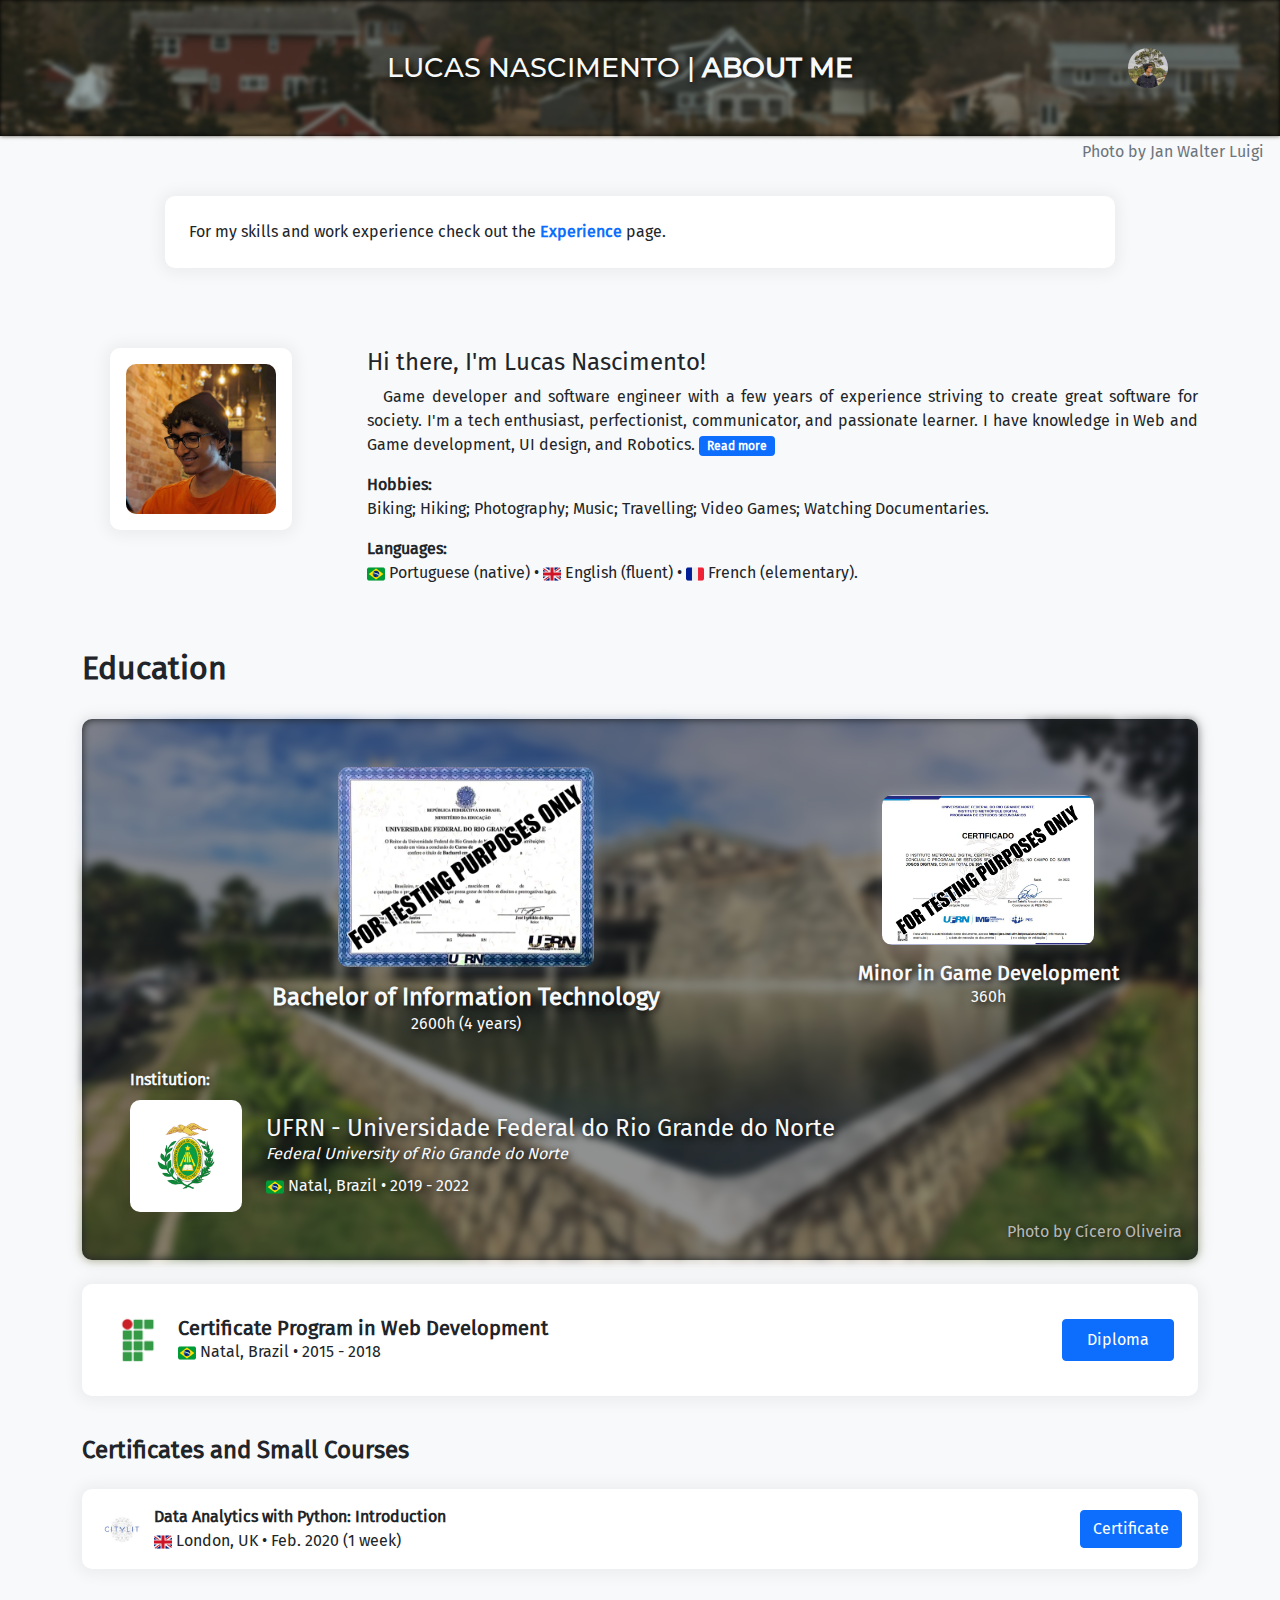
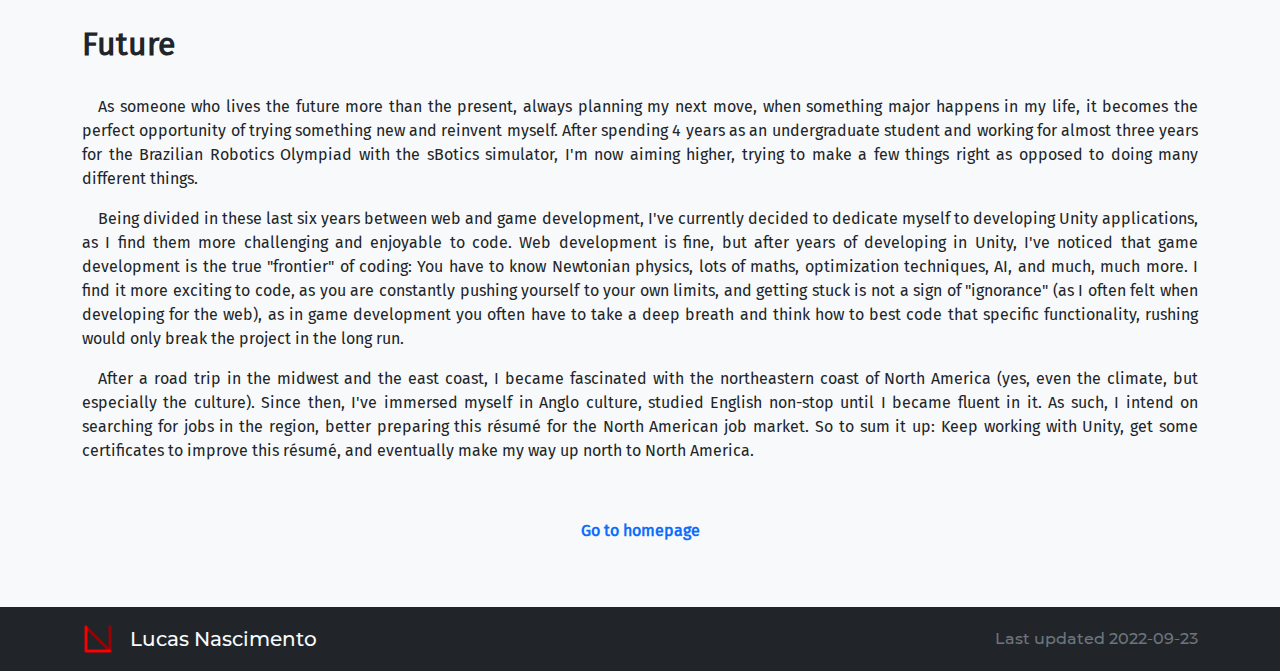
==== about.html @ 513c461c "Website redesign" ====
<!doctype html>
<html lang="en">
    <head>
        <title>Lucas Nascimento - About</title>
        <meta charset="UTF-8"/>
        <meta name="description" content="Lucas Nascimento is a Game and Full-stack web developer from Brazil. This portfolio/interactive résumé presents previous and ongoing projects, professional experience, education, his aspirations as a developer, and much more."/>
        <meta name="keywords" content="Developer, Programmer, Game Developer, Software Engineering"/>
        <meta name="viewport" content="width=device-width, initial-scale=1.0"/>
        <meta name="author" content="Lucas Nascimento"/>
        <link href="images/favicon.png" rel="icon" type="image/png"/>
        <!-- Open Graph-->
        <meta property="og:locale" content="en_US" />
        <meta property="og:type" content="website" />
        <meta property="og:title" content="Lucas Nascimento - Unity Developer and Software Engineer" />
        <meta property="og:description" content="Lucas Nascimento is a Game and Full-stack web developer from Brazil. This portfolio/interactive résumé presents previous and ongoing projects, professional experience, education, his aspirations as a developer, and much more." />
        <meta property="og:url" content="https://lluckymou.github.io/" />
        <meta property="og:site_name" content="Lucas Nascimento" />
        <meta property="article:publisher" content="https://lluckymou.github.io/" />
        <meta property="og:image" content="images/profile.jpg" />
        <!-- Stylesheets -->
        <link href="styles/bootstrap.min.css" rel="stylesheet"/>
        <link href="styles/main.css" rel="stylesheet"/>
    </head>
    <body>
        <header class="position-relative d-flex justify-content-center text-light py-4 py-md-5 py-xxl-12">
            <div class="backdrop bg-ll-dark position-absolute top-0 start-0 w-100 h-100"></div>
            <img class="dynamic-background position-absolute top-0 start-0" src="" alt="Dynamic Background"/>
            <div class="container d-block d-sm-flex justify-content-center align-items-center flex-row-reverse text-center">
                <a class="profile-outer d-block my-3 my-sm-0" href="index.html">
                    <img class="profile" src="images/profile.jpg">
                </a>
                <span class="argentum header-title header-text-shadow"><a href="index.html" class="text-light">LUCAS <span class="d-none d-md-inline">NASCIMENTO</span> <span class="d-inline d-md-none">N.</span></a> | <strong>ABOUT ME</strong></span>
            </div>
        </header>
        <section class="text-end mx-2 mx-md-3 my-1">
            <a class="text-muted" href="https://unsplash.com/@masterwalter" target="_blank">Photo by Jan Walter Luigi</a>
        </section>

        <section class="index-section py-3 mt-3 mb-5">
            <div class="container">
                <div class="row justify-content-center">
                    <div class="card radius p-4 col-10">
                        <p class="m-0">For my skills and work experience check out the <a class="fw-bold" href="experience.html">Experience</a> page.</p>
                    </div>
                </div>
            </div>
        </section>

        <section class="index-section py-3 my-3">
            <div class="container">
                <div class="row">
                    <div class="col-12 col-lg-3 d-flex justify-content-center mb-4 mb-lg-0">
                        <div class="radius card s-fit p-3 me-4">
                            <img src="images/about.jpg" class="about-profile-pic radius"/>
                        </div>
                    </div>
                    <div class="col-12 col-lg-9 d-flex align-items-center text-justify">
                        <div>
                            <h4>Hi there, I'm Lucas Nascimento!</h4>
                            <p>
                                &emsp;Game developer and software engineer with a few years of experience striving to create great software for society. I'm a tech enthusiast, perfectionist, communicator, and passionate learner. I have knowledge in Web and Game development, UI design, and Robotics.
                                <a class="badge bg-primary" data-bs-toggle="collapse" href="#aboutExtended" role="button" aria-expanded="false" aria-controls="aboutExtended">Read more</a>
                            </p>
                            <div class="collapse mb-3" id="aboutExtended">
                                <p>
                                    &emsp;In a world ever-increasingly defined by quantity over quality, I aspire to create meaningful software that can inspire others and promote the well-being of society. As a Software Engineer, I understand and promote the idea of prototyping and analysing ideas before they're turned into code, as it leads to better written and performing programs with greater maintainability. For me, rewriting software is never not an option: If something isn't working, I at least consider rewriting it completely, making it more future-proof and expandable (you can only take the same car to the mechanic so many times before it justifies buying a new car). 
                                </p>
                                <p>
                                    &emsp;In the information age, it's easy to come across bad pieces of advice, and developers need to be able to separate what works from what doesn't (not all StackOverflow posts will be able to resolve your problems, especially when your problem is derived from a lack of understanding of how the environment you're programing in works). To me, being a developer isn't about being able to program in a specific language, but in a specific paradigm: Coding in ASP.Net won't make one a better Spring Boot programmer, but understanding how the Model-View-Controller design pattern works makes it easier to learn the specific syntax of what will be tackled (that being not only the aforementioned languages but many others), usually taking a couple of days. However, developers usually seem eager to brag about the number of different programming languages they have used in the past, rather than focus on the different types of projects they have worked on before, which is what usually forces them to think outside the box. 
                                </p>
                                <p>
                                    &emsp;It's not uncommon to find developers stuck for several days in completely avoidable situations if the software had been better designed; And this is where the prototyping (Software Engineering) comes in. Time "lost" in prototyping, modelling, and designing the software is often translated into time "gained" in its developing stage, and though hard for some to comprehend, that is exactly my <span class="fst-italic">modus operandi</span> (way of doing things). 
                                </p>
                            </div>
                            <p>
                                <strong>Hobbies:</strong><br/>
                                Biking; Hiking; Photography; Music; Travelling; Video Games; Watching Documentaries.
                            </p> 
                            <p class="m-0">
                                <strong>Languages:</strong><br/>
                                <img src="images/countries/brazil.png" class="text-flag"/> Portuguese (native) • 
                                <img src="images/countries/uk.png" class="text-flag"/> English (fluent) • 
                                <img src="images/countries/france.png" class="text-flag"/> French (elementary).
                            </p>
                        </div>
                    </div>
                </div>
            </div>
        </section>
        
        <section class="index-section py-3 mt-3 mb-4">
            <div class="container">
                <h2 class="fw-bold mb-2 pt-3 pb-4">Education</h2>
                <div class="w-100 bg-transparent text-light text-shadow card radius p-4 p-lg-5 mb-4 position-relative">
                    <div class="radius backdrop bg-dark position-absolute top-0 start-0 w-100 h-100"></div>
                    <img class="radius full-background self position-absolute top-0 start-0" src="images/backgrounds/UFRN.jpg" alt="UFRN"/>
                    <div class="row justify-content-center align-items-center text-center">
                        <div class="col-12 col-lg-8 d-flex flex-wrap flex-column align-items-center mb-4 mb-lg-0">
                            <div class="mb-3">
                                <a href="source/education/diploma-UFRN.pdf" target="_blank">
                                    <img src="images/education/diploma-UFRN.png" class="radius diploma"/>
                                </a>
                            </div>
                            <h4 class="fw-bold mb-0">Bachelor of Information Technology</h4>
                            <p class="m-0">2600h (4 years)</p>
                        </div>
                        <div class="col-12 col-lg-4 d-flex flex-wrap flex-column align-items-center">
                            <div class="mb-3">
                                <a href="source/education/PES.pdf" target="_blank">
                                    <img src="images/education/PES.png" class="radius diploma secondary"/>
                                </a>
                            </div>
                            <h5 class="fw-bold mb-0">Minor in Game Development</h5>
                            <p class="m-0">360h</p>
                        </div>
                    </div>
                    <p class="mt-3 mt-lg-4 pt-lg-2 mb-2 fw-bold">Institution:</p>
                    <div class="d-lg-flex flex-wrap align-items-center">
                        <div class="radius s-fit card p-3 mb-3 mb-lg-0 me-lg-4">
                            <img src="images/companies/ufrn.png" class="education-image"/>
                        </div>
                        <div>
                            <h4 class="m-0">UFRN - Universidade Federal do Rio Grande do Norte</h4>
                            <p class="mb-2 fst-italic">Federal University of Rio Grande do Norte</p>
                            <p class="m-0"><img src="images/countries/brazil.png" class="text-flag"/> Natal, Brazil • 2019 - 2022</p>
                        </div>
                    </div>
                    <p style="color: #b8b8b8;" class="w-100 text-end m-0 mt-2 mt-lg-0 ufrn">Photo by Cícero Oliveira</p>
                </div>
                <div class="card radius mb-4 w-100">
                    <div class="card-body p-4 d-sm-flex align-items-center flex-wrap">
                        <a target="_blank" href="https://portal.ifrn.edu.br/"><img class="d-block mx-auto ms-sm-0 me-sm-2 mb-2 mb-sm-0 title-image" src="images/companies/ifrn.png"/></a>
                        <div class="me-auto text-center text-sm-start">
                            <h5 class="m-0 fw-bold">Certificate Program in Web Development</h5>
                            <p class="m-0"><img src="images/countries/brazil.png" class="text-flag"/> Natal, Brazil • 2015 - 2018</p>
                        </div>
                        <a href="source/education/diploma-IFRN.pdf" target="_blank" class="mt-3 mt-md-0 full-md py-2 px-4 btn btn-primary">Diploma</a>
                    </div>
                </div>
                <h4 class="fw-bold mb-4 pt-3">Certificates and Small Courses</h4>
                <div class="card radius w-100">
                    <div class="card-body d-sm-flex align-items-center flex-wrap">
                        <a target="_blank" href="https://www.citylit.ac.uk/"><img class="d-block mx-auto ms-sm-0 me-sm-2 mb-2 mb-sm-0 certificate-image" src="images/companies/citylit.png"/></a>
                        <div class="me-auto text-center text-sm-start">
                            <strong>Data Analytics with Python: Introduction</strong>
                            <p class="m-0"><img src="images/countries/uk.png" class="text-flag"/> London, UK • Feb. 2020 (1 week)</p>
                        </div>
                        <a href="source/education/city-lit.pdf" target="_blank" class="mt-3 mt-md-0 full-md btn btn-primary">Certificate</a>
                    </div>
                </div>
            </div>
        </section>

        <section class="index-section py-3 my-3">
            <div class="container text-justify">
                <h2 class="fw-bold mb-3 pb-3">Future</h2>
                <p>&emsp;As someone who lives the future more than the present, always planning my next move, when something major happens in my life, it becomes the perfect opportunity of trying something new and reinvent myself. After spending 4 years as an undergraduate student and working for almost three years for the Brazilian Robotics Olympiad with the sBotics simulator, I'm now aiming higher, trying to make a few things right as opposed to doing many different things.</p>
                <p>&emsp;Being divided in these last six years between web and game development, I've currently decided to dedicate myself to developing Unity applications, as I find them more challenging and enjoyable to code. Web development is fine, but after years of developing in Unity, I've noticed that game development is the true "frontier" of coding: You have to know Newtonian physics, lots of maths, optimization techniques, AI, and much, much more. I find it more exciting to code, as you are constantly pushing yourself to your own limits, and getting stuck is not a sign of "ignorance" (as I often felt when developing for the web), as in game development you often have to take a deep breath and think how to best code that specific functionality, rushing would only break the project in the long run.</p>
                <p class="m-0">&emsp;After a road trip in the midwest and the east coast, I became fascinated with the northeastern coast of North America (yes, even the climate, but especially the culture). Since then, I've immersed myself in Anglo culture, studied English non-stop until I became fluent in it. As such, I intend on searching for jobs in the region, better preparing this résumé for the North American job market. So to sum it up: Keep working with Unity, get some certificates to improve this résumé, and eventually make my way up north to North America.</p>
            </div>
        </section>

        <section class="index-section py-3 my-3">
            <div class="container">
                <div class="w-100 text-center py-2 mb-4 fw-bold"><a href="index.html">Go to homepage</a></div>
            </div>
        </section>

        <footer class="bg-dark p-3">
            <div class="container d-flex flex-wrap justify-content-center align-items-center">
                <img class="footer-img me-0 me-sm-3" src="images/favicon.png">
                <h5 class="argentum m-3 m-sm-0 me-sm-auto"><a class="text-light" href="#top">Lucas Nascimento</a></h5>
                <span class="d-block argentum text-end text-muted">Last updated 2022-09-23</span>
            </div>
        </footer>

        <!-- Scripts -->
        <script src="scripts/bootstrap.bundle.min.js"></script>
        <script src="scripts/main.js"></script>
    </body>
</html>
---- styles/main.css ----
/* Fonts */
@font-face {
    font-family: FiraSans;
    src: url(../fonts/FiraSans.ttf);
}

@font-face {
    font-family: ArgentumNovus;
    src: url(../fonts/ArgentumNovus.ttf);
}

/* Global Variables */
:root {
    /* Colours */
    --ll-dark: #000;
    --background: #f8f9fa;

    /* Sizes */
    --radius: 10px;
    --title: 20pt;
}

/* XS */
html {
    scroll-behavior: smooth;
}

body {
    margin: 0;
    background-color: var(--background);
    font-family: FiraSans, Helvetica, sans-serif;
}

.container {
    transition: all .2s ease-out;
}

a {
    text-decoration: none;
}

.h6 {
    font-size: 1.125rem;
}

.text-justify {
    text-align: justify;
}

.moments-secondary {
    font-size: 0.75rem;
}

.radius {
    border-radius: var(--radius);
}

.header-text-shadow, .text-shadow {
    text-shadow: 2px 2px 6px rgba(0,0,0,0.8);
}

.card {
    border: none;
    box-shadow: 0px 1px 15px 5px rgba(0, 0, 0, 0.05);
}

.education-image {
    height: 80px;
}

.x-fit {
    width: fit-content;
}

.s-fit {
    width: fit-content;
    height: fit-content;
}

.resume-experience {
    height: 24px;
}

.fall-background {
    position: absolute;
    z-index: -1;
    height: 300px;
    filter: opacity(20%);
    top: 0;
    right: 2rem;
}

.resume-padding {
    padding-left: 2rem;
}

.company-experience {
    height: 32px;
}

.text-flag {
    height: 18px;
}

.no-dots {
    list-style-type: none;
}

.help {
    cursor: help;
}

.backdrop {
    z-index: -2;
}

.minus-one {
    z-index: -1;
}

.diploma {
    height: 200px;
    box-shadow: 0px 1px 10px 5px rgba(255, 255, 255, 0.1);
}

.diploma.secondary {
    height: 150px;
}

.certificate-image {
    height: 48px;
}

.title-image {
    height: 64px;
}

.dynamic-background, .full-background {
    user-select: none;
    width: 100%;
    height: 100%;
    object-fit: cover;
    object-position: center;
    filter: opacity(80%) blur(2px);
    z-index: -1;
}

.about-profile-pic {
    width: 150px;
}

.full-background.self {
    filter: opacity(50%) blur(4px);
}

.full-background.sbotics {
    filter: opacity(20%) blur(10px);
}

.card-img-rectangle {
    aspect-ratio: 21 / 9;
    object-fit: cover;
    border-top-left-radius: var(--radius);
    border-top-right-radius: var(--radius);
}

.footer-img {
    height: 2rem;
    aspect-ratio: 1 / 1;
}

.full-sm, .full-md, .full-lg {
    width: 100%;
}

.bg-ll-dark {
    background-color: var(--ll-dark);
}

.argentum, .argentum-novus {
    font-family: ArgentumNovus, FiraSans, Helvetica, sans-serif;
}

.header-title {
    font-size: var(--title);
}

.profile {
    border-radius: 50%;
    width: 40px;
    height: 40px;
}

/* SM */
@media (min-width: 576px) {
    .header-title {
        width: calc(100% - 100px);
    }
    .full-sm {
        width: auto;
    }
}

/* MD */
@media (min-width: 768px) {
    .card-img-rectangle {
        aspect-ratio: 16 / 9;
    }
    .full-md {
        width: auto;
    }
}

/* LG */
@media (min-width: 992px) {
    .full-lg {
        width: auto;
    }
    .about-card {
        text-align: center;
        min-height: 268px;
    }
    .about-card .card-body {
        display: flex;
        flex-direction: column;
        justify-content: center;
    }
    .about-card .card-body .btn {
        padding: 0.5rem 3rem;
    }
    .ufrn {
        position: absolute;
        bottom: 1rem;
        right: 1rem;
    }
}

/* XL */
@media (min-width: 1200px) {
    .about-card {
        min-height: 278px;
    }
}

/* XXL */
@media (min-width: 1400px) {
    .about-card {
        min-height: 312px;
    }
}

/* XXXL */
@media (min-width: 1600px) {
    .py-xxl-12 {
        padding-top: 6rem !important;
        padding-bottom: 6rem !important;
    }
}
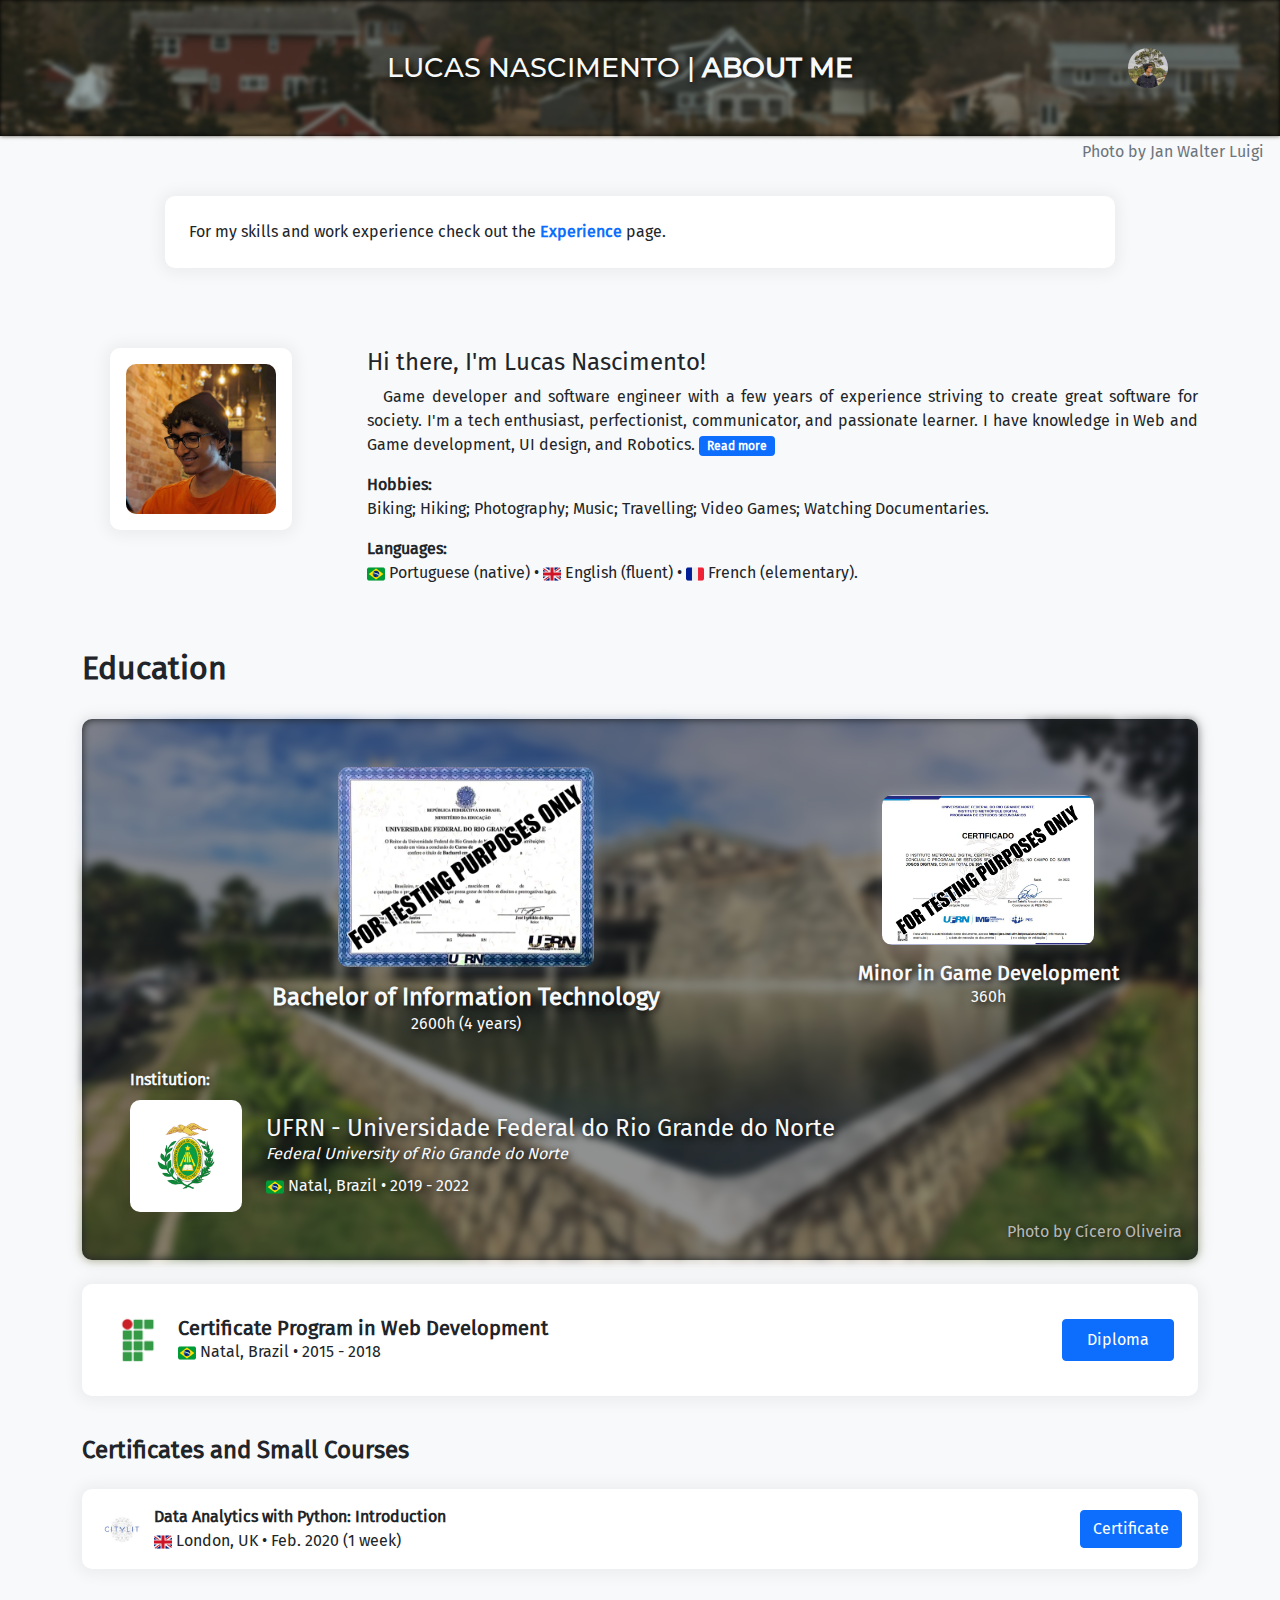
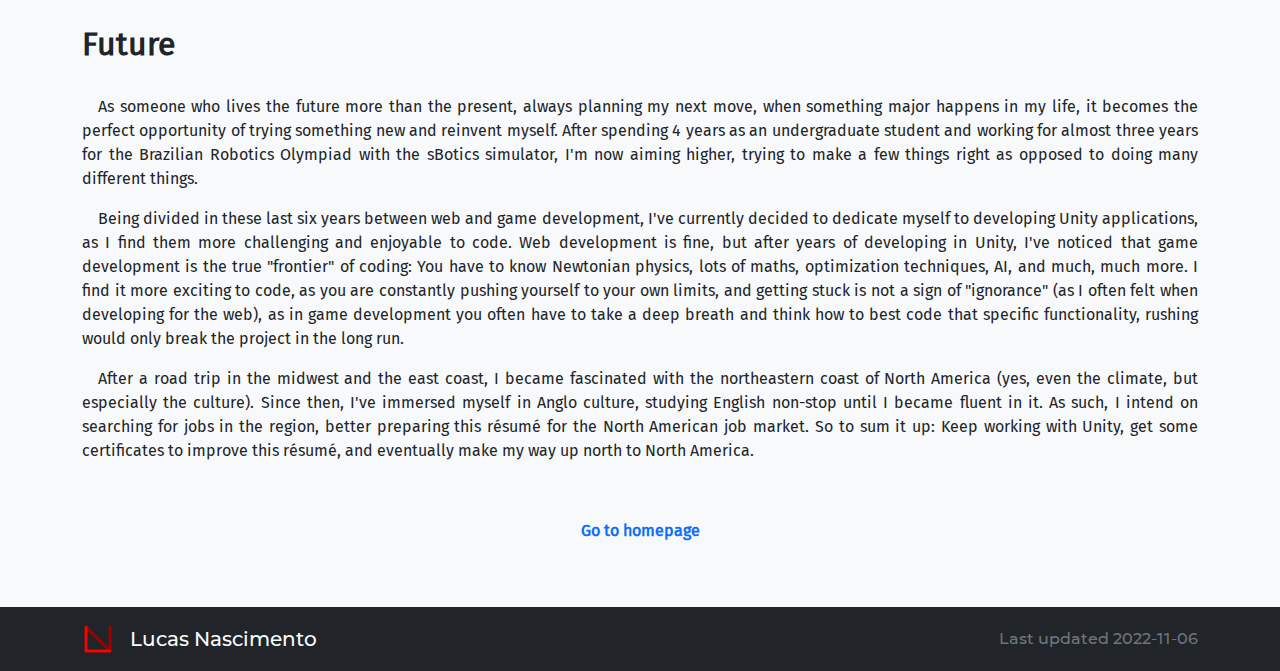
==== commit be93ad14: "Update" ====
--- a/about.html
+++ b/about.html
@@ -156,7 +156,7 @@
                 <h2 class="fw-bold mb-3 pb-3">Future</h2>
                 <p>&emsp;As someone who lives the future more than the present, always planning my next move, when something major happens in my life, it becomes the perfect opportunity of trying something new and reinvent myself. After spending 4 years as an undergraduate student and working for almost three years for the Brazilian Robotics Olympiad with the sBotics simulator, I'm now aiming higher, trying to make a few things right as opposed to doing many different things.</p>
                 <p>&emsp;Being divided in these last six years between web and game development, I've currently decided to dedicate myself to developing Unity applications, as I find them more challenging and enjoyable to code. Web development is fine, but after years of developing in Unity, I've noticed that game development is the true "frontier" of coding: You have to know Newtonian physics, lots of maths, optimization techniques, AI, and much, much more. I find it more exciting to code, as you are constantly pushing yourself to your own limits, and getting stuck is not a sign of "ignorance" (as I often felt when developing for the web), as in game development you often have to take a deep breath and think how to best code that specific functionality, rushing would only break the project in the long run.</p>
-                <p class="m-0">&emsp;After a road trip in the midwest and the east coast, I became fascinated with the northeastern coast of North America (yes, even the climate, but especially the culture). Since then, I've immersed myself in Anglo culture, studied English non-stop until I became fluent in it. As such, I intend on searching for jobs in the region, better preparing this résumé for the North American job market. So to sum it up: Keep working with Unity, get some certificates to improve this résumé, and eventually make my way up north to North America.</p>
+                <p class="m-0">&emsp;After a road trip in the midwest and the east coast, I became fascinated with the northeastern coast of North America (yes, even the climate, but especially the culture). Since then, I've immersed myself in Anglo culture, studying English non-stop until I became fluent in it. As such, I intend on searching for jobs in the region, better preparing this résumé for the North American job market. So to sum it up: Keep working with Unity, get some certificates to improve this résumé, and eventually make my way up north to North America.</p>
             </div>
         </section>
 
@@ -170,7 +170,7 @@
             <div class="container d-flex flex-wrap justify-content-center align-items-center">
                 <img class="footer-img me-0 me-sm-3" src="images/favicon.png">
                 <h5 class="argentum m-3 m-sm-0 me-sm-auto"><a class="text-light" href="#top">Lucas Nascimento</a></h5>
-                <span class="d-block argentum text-end text-muted">Last updated 2022-09-23</span>
+                <span class="d-block argentum text-end text-muted">Last updated 2022-11-06</span>
             </div>
         </footer>
 
--- a/styles/main.css
+++ b/styles/main.css
@@ -96,6 +96,16 @@
 
 .company-experience {
     height: 32px;
+}
+
+.world-map-outer {
+    height: 200px;
+    cursor: grab;
+    overflow: auto;
+}
+
+#world-map {
+    width: 3000px;
 }
 
 .text-flag {
@@ -209,6 +219,9 @@
     .full-md {
         width: auto;
     }
+    .world-map-outer {
+        height: 350px;
+    }
 }
 
 /* LG */
@@ -237,6 +250,9 @@
 
 /* XL */
 @media (min-width: 1200px) {
+    .world-map-outer {
+        height: 500px;
+    }
     .about-card {
         min-height: 278px;
     }
